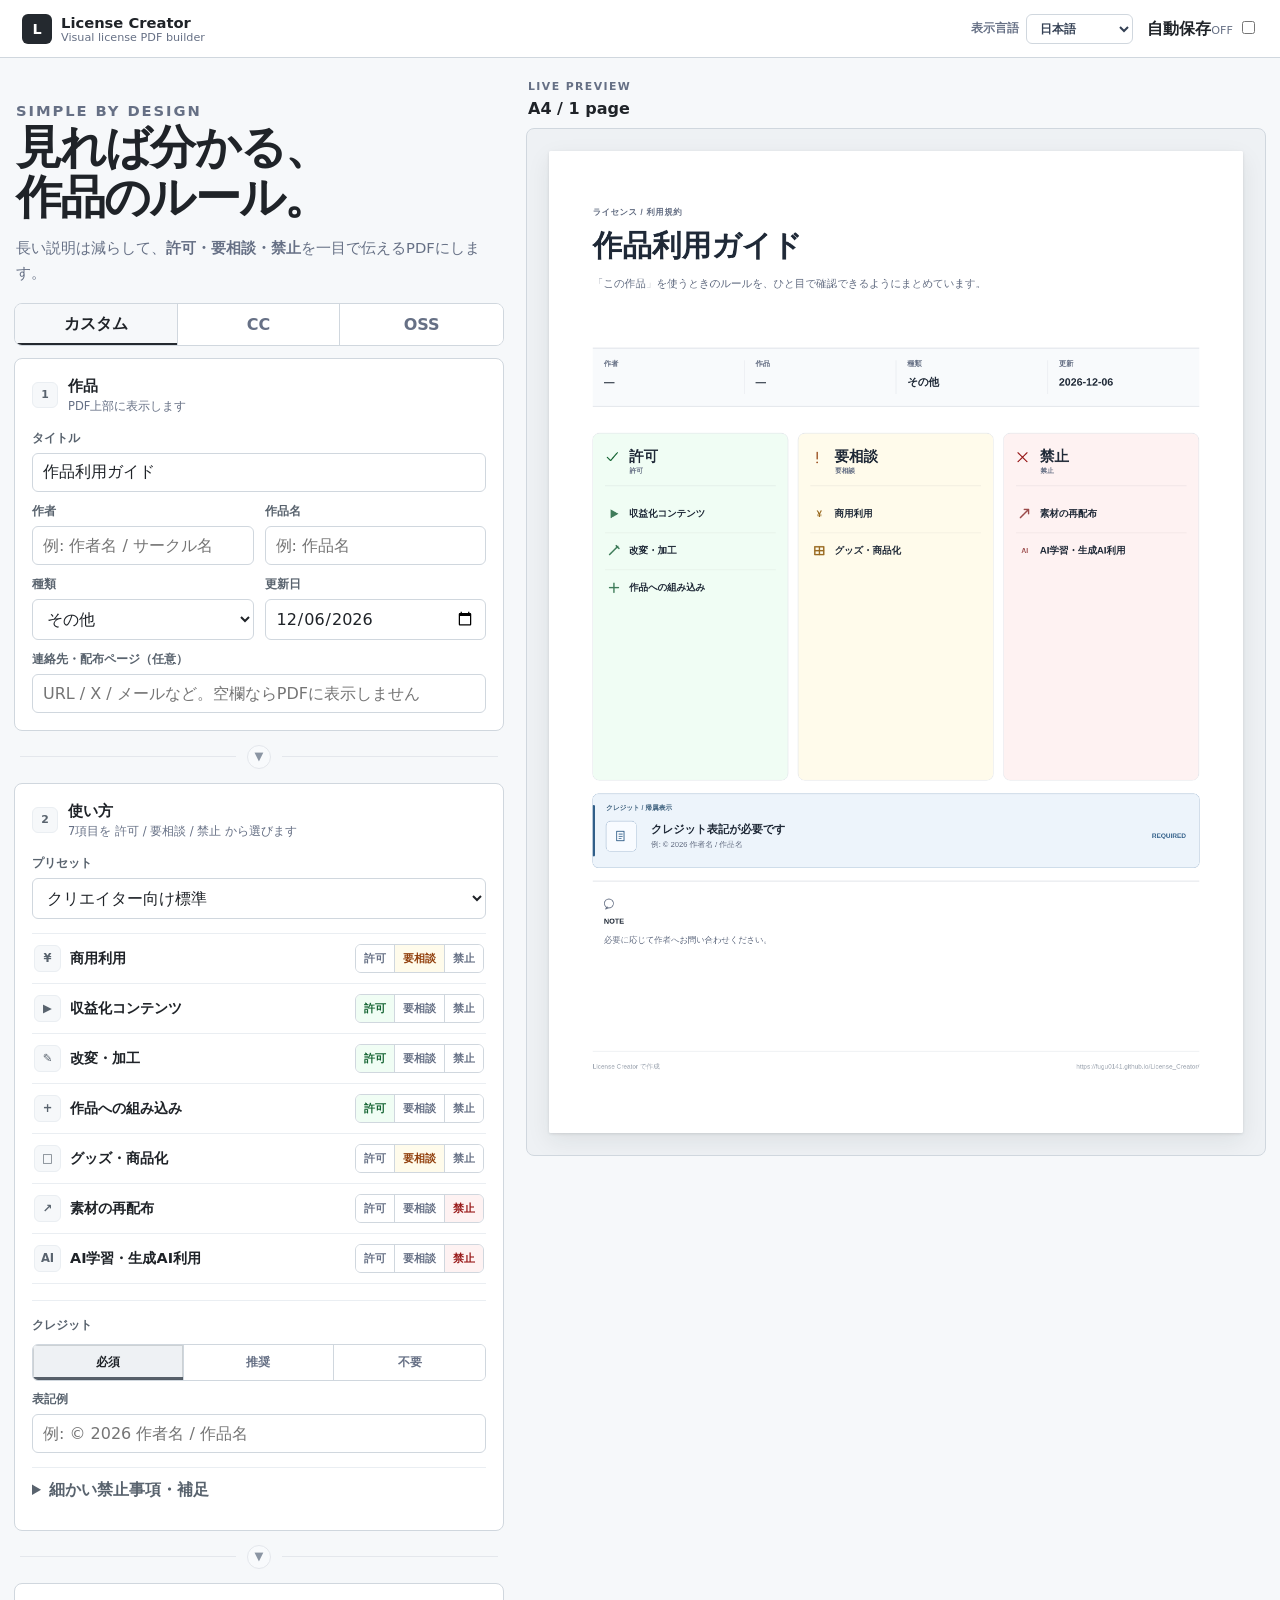
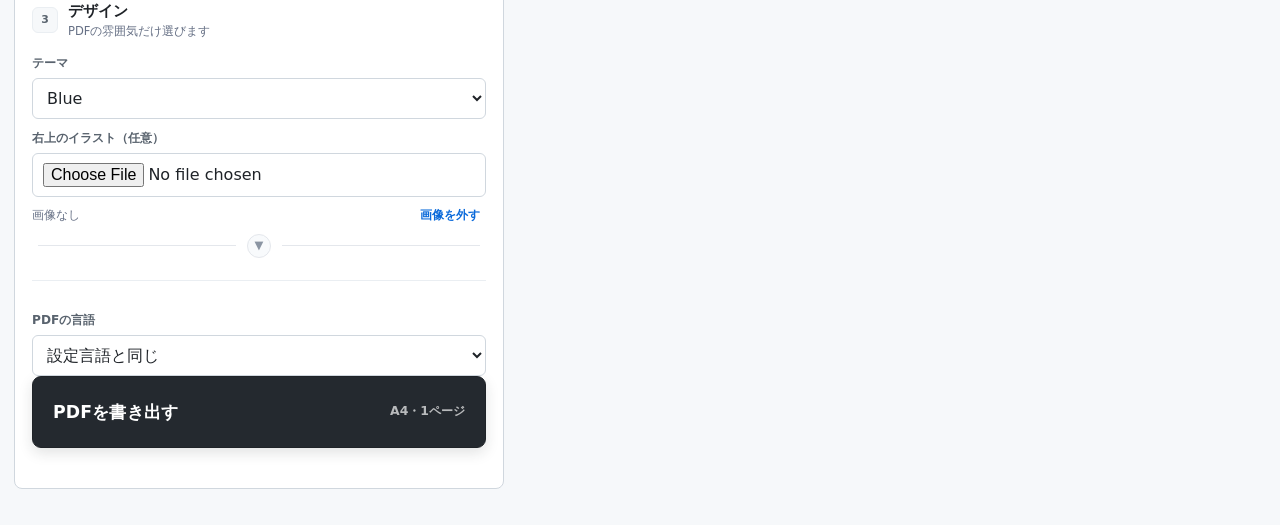
==== index.html @ 76fc33db "Load final i18n compatibility pass" ====
<!doctype html>
<html lang="ja">
<head>
  <meta charset="utf-8">
  <meta name="viewport" content="width=device-width, initial-scale=1">
  <meta name="application-name" content="License Creator">
  <meta name="description" content="創作物・CC・OSS向けの、見れば分かる1ページライセンスPDFを作成できるアプリです。">
  <meta name="theme-color" content="#f6f8fa">
  <meta name="robots" content="index,follow">
  <link rel="canonical" href="https://fugu0141.github.io/License_Creator/">

  <meta property="og:type" content="website">
  <meta property="og:site_name" content="License Creator">
  <meta property="og:locale" content="ja_JP">
  <meta property="og:title" content="License Creator">
  <meta property="og:description" content="創作物・CC・OSS向けの、見れば分かる1ページライセンスPDFを作成できるアプリです。">
  <meta property="og:url" content="https://fugu0141.github.io/License_Creator/">
  <meta property="og:image" content="https://fugu0141.github.io/License_Creator/images/Top.png">
  <meta property="og:image:secure_url" content="https://fugu0141.github.io/License_Creator/images/Top.png">
  <meta property="og:image:type" content="image/png">
  <meta property="og:image:width" content="1200">
  <meta property="og:image:height" content="630">
  <meta property="og:image:alt" content="License Creator — 見れば分かる、作品のルール。">

  <meta name="twitter:card" content="summary_large_image">
  <meta name="twitter:title" content="License Creator">
  <meta name="twitter:description" content="創作物・CC・OSS向けの、見れば分かる1ページライセンスPDFを作成できるアプリです。">
  <meta name="twitter:image" content="https://fugu0141.github.io/License_Creator/images/Top.png">
  <meta name="twitter:image:alt" content="License Creator — 見れば分かる、作品のルール。">

  <title>License Creator</title>
  <link rel="stylesheet" href="style.css?v=20260815-1929">
  <link rel="stylesheet" href="download-cta.css?v=20260815-0827">
  <link rel="stylesheet" href="i18n.css?v=20260822-1449">
</head>
<body>
  <header class="topbar">
    <a class="brand" href="#"><span class="brand-mark">L</span><span><strong>License Creator</strong><small>Visual license PDF builder</small></span></a>
    <div class="topbar-actions">
      <label class="ui-language-control" for="uiLanguageSelect">
        <span id="uiLanguageLabel">表示言語</span>
        <select id="uiLanguageSelect" aria-label="表示言語">
          <option value="ja">日本語</option>
          <option value="en">English</option>
          <option value="zh-CN">简体中文</option>
          <option value="ko">한국어</option>
        </select>
      </label>
      <label class="autosave-control" for="autosaveToggle" title="ONにすると、このブラウザに入力内容を保存します">
        <span class="autosave-copy"><strong>自動保存</strong><small id="saveStatus">OFF</small></span>
        <input id="autosaveToggle" type="checkbox" role="switch" aria-label="自動保存">
        <span class="autosave-switch" aria-hidden="true"></span>
      </label>
    </div>
  </header>

  <main class="layout">
    <aside class="editor">
      <div class="intro">
        <p class="eyebrow">SIMPLE BY DESIGN</p>
        <h1>見れば分かる、<br>作品のルール。</h1>
        <p>長い説明は減らして、<b>許可・要相談・禁止</b>を一目で伝えるPDFにします。</p>
      </div>

      <nav class="mode-tabs" aria-label="ライセンス形式">
        <button type="button" class="mode-tab active" data-mode="custom">カスタム</button>
        <button type="button" class="mode-tab" data-mode="cc">CC</button>
        <button type="button" class="mode-tab" data-mode="software">OSS</button>
      </nav>

      <section class="card">
        <div class="card-head"><span>1</span><div><strong>作品</strong><small>PDF上部に表示します</small></div></div>
        <div class="form-grid">
          <label class="field wide"><span>タイトル</span><input id="titleInput" type="text"></label>
          <label class="field"><span>作者</span><input id="creatorInput" type="text"></label>
          <label class="field"><span>作品名</span><input id="workNameInput" type="text"></label>
          <label class="field"><span>種類</span><select id="workTypeSelect"></select></label>
          <label class="field"><span>更新日</span><input id="updatedAtInput" type="date"></label>
          <label class="field wide"><span>連絡先・配布ページ（任意）</span><input id="contactInput" type="text" placeholder="URL / X / メールなど。空欄ならPDFに表示しません"></label>
        </div>
      </section>

      <section id="customSection" class="card">
        <div class="card-head"><span>2</span><div><strong>使い方</strong><small>7項目を 許可 / 要相談 / 禁止 から選びます</small></div></div>
        <label class="field"><span>プリセット</span><select id="presetSelect"></select></label>
        <div id="policyMatrix" class="policy-list"></div>

        <div class="mini-block">
          <span class="mini-title">クレジット</span>
          <div class="segmented" data-segment="credit">
            <button type="button" data-value="required">必須</button>
            <button type="button" data-value="recommended">推奨</button>
            <button type="button" data-value="none">不要</button>
          </div>
          <label class="field"><span>表記例</span><input id="creditTextInput" type="text"></label>
        </div>

        <details class="details-box">
          <summary>細かい禁止事項・補足</summary>
          <div class="details-body">
            <div class="check-grid">
              <label><input id="restrictionAdult" type="checkbox">成人向け</label>
              <label><input id="restrictionPolitical" type="checkbox">政治・宗教</label>
              <label><input id="restrictionNft" type="checkbox">NFT</label>
              <label><input id="restrictionHarmful" type="checkbox">違法・中傷</label>
              <label><input id="restrictionImpersonation" type="checkbox">公式を装う利用</label>
            </div>
            <label class="field"><span>補足</span><textarea id="notesInput" rows="4"></textarea></label>
          </div>
        </details>
      </section>

      <section id="ccSection" class="card" hidden>
        <div class="card-head"><span>2</span><div><strong>Creative Commons</strong><small>公式ライセンスを選択</small></div></div>
        <label class="field"><span>ライセンス</span><select id="ccLicenseSelect"></select></label>
        <div id="ccResultCard" class="result-card"></div>
      </section>

      <section id="softwareSection" class="card" hidden>
        <div class="card-head"><span>2</span><div><strong>OSSライセンス</strong><small>代表的なものから選択</small></div></div>
        <label class="field"><span>ライセンス</span><select id="softwareLicenseSelect"></select></label>
        <div id="softwareResultCard" class="result-card"></div>
        <label class="field"><span>適用範囲（任意）</span><textarea id="softwareScopeInput" rows="3" placeholder="例: ソースコードに適用"></textarea></label>
      </section>

      <section class="card">
        <div class="card-head"><span>3</span><div><strong>デザイン</strong><small>PDFの雰囲気だけ選びます</small></div></div>
        <div class="form-grid">
          <label class="field wide"><span>テーマ</span><select id="themeSelect"><option value="blue">Blue</option><option value="mint">Mint</option><option value="lavender">Lavender</option><option value="warm">Warm</option></select></label>
          <input id="accentInput" type="hidden" value="#5b7fb7">
          <label class="field wide"><span>右上のイラスト（任意）</span><input id="imageInput" type="file" accept="image/png,image/jpeg,image/webp"></label>
        </div>
        <div class="image-actions"><span id="imageLabel">画像なし</span><button id="resetImageButton" type="button">画像を外す</button></div>
        <div class="download-area">
          <label class="export-language-field" for="pdfLanguageSelect">
            <span id="pdfLanguageLabel">PDFの言語</span>
            <select id="pdfLanguageSelect">
              <option value="same">設定言語と同じ</option>
              <option value="ja">日本語</option>
              <option value="en">English</option>
              <option value="zh-CN">简体中文</option>
              <option value="ko">한국어</option>
            </select>
          </label>
          <button id="downloadPdfButton" class="download" type="button"><strong>PDFを書き出す</strong><small>A4・1ページ</small></button>
          <p id="statusMessage" role="status" aria-live="polite"></p>
        </div>
      </section>
    </aside>

    <section class="preview">
      <div class="preview-head"><div><p class="eyebrow">LIVE PREVIEW</p><strong>A4 / 1 page</strong></div></div>
      <div class="canvas-wrap"><canvas id="previewCanvas" width="1240" height="1754"></canvas></div>
    </section>
  </main>

  <script src="presets.js?v=20260815-0827"></script>
  <script src="local-date.js?v=20260815-1935"></script>
  <script src="https://cdn.jsdelivr.net/npm/jspdf@4.2.1/dist/jspdf.umd.min.js"></script>
  <script src="app.js?v=20260815-1929" defer></script>
  <script src="enhancements.js?v=20260815-0827" defer></script>
  <script src="cc-official.js?v=20260815-0827" defer></script>
  <script src="design-v2.js?v=20260815-0827" defer></script>
  <script src="ui-fix.js?v=20260815-0827" defer></script>
  <script src="layout-v3.js?v=20260815-0827" defer></script>
  <script src="credit-copy-fix.js?v=20260815-0827" defer></script>
  <script src="oss-polish.js?v=20260815-0827" defer></script>
  <script src="custom-panel-auto.js?v=20260815-0827" defer></script>
  <script src="credit-tone.js?v=20260815-0827" defer></script>
  <script src="credit-strip-final.js?v=20260815-0827" defer></script>
  <script src="header-polish.js?v=20260815-0827" defer></script>
  <script src="page-balance.js?v=20260815-0827" defer></script>
  <script src="image-editor.js?v=20260815-0827" defer></script>
  <script src="public-defaults-ui.js?v=20260815-0827" defer></script>
  <script src="editor-restore-fix.js?v=20260815-0827" defer></script>
  <script src="cc-note-append.js?v=20260815-2007" defer></script>
  <script src="i18n.js?v=20260822-1449" defer></script>
  <script src="i18n-final.js?v=20260822-1449" defer></script>
</body>
</html>
---- style.css ----
:root{color-scheme:light;--bg:#f6f8fa;--panel:#fff;--ink:#1f2328;--muted:#667085;--line:#d0d7de;--line-soft:#eaeef2;--accent:#5b7fb7;--allow-bg:#f0fdf4;--allow:#166534;--ask-bg:#fffbeb;--ask:#92400e;--deny-bg:#fef2f2;--deny:#991b1b}
*{box-sizing:border-box}html{scroll-behavior:smooth}body{margin:0;font-family:Inter,"Noto Sans JP","Yu Gothic",Meiryo,system-ui,sans-serif;background:var(--bg);color:var(--ink)}button,input,select,textarea{font:inherit}button{cursor:pointer}.topbar{height:58px;display:flex;align-items:center;justify-content:space-between;padding:0 22px;background:#fff;border-bottom:1px solid var(--line);position:sticky;top:0;z-index:20}.brand{display:flex;align-items:center;gap:9px;color:inherit;text-decoration:none}.brand-mark{width:30px;height:30px;display:grid;place-items:center;border-radius:6px;background:#24292f;color:#fff;font-weight:800;font-size:.9rem}.brand strong,.brand small{display:block}.brand strong{font-size:.92rem}.brand small,#saveStatus{color:var(--muted);font-size:.7rem}.layout{width:min(1520px,calc(100% - 28px));margin:18px auto 36px;display:grid;grid-template-columns:minmax(360px,490px) minmax(0,1fr);gap:22px;align-items:start}.editor{display:grid;gap:12px}.intro{padding:10px 2px 6px}.eyebrow{margin:0 0 6px;color:#667085;font-size:.68rem;font-weight:700;letter-spacing:.13em}.intro h1{font-size:clamp(1.9rem,3.6vw,3rem);line-height:1.08;letter-spacing:-.04em;margin:0;font-weight:760}.intro p{color:var(--muted);line-height:1.7;margin:12px 0 0;font-size:.92rem}.mode-tabs{display:grid;grid-template-columns:repeat(3,1fr);border:1px solid var(--line);border-radius:8px;overflow:hidden;background:#fff}.mode-tab{border:0;border-right:1px solid var(--line);border-radius:0;padding:10px 9px;background:#fff;color:#667085;font-weight:650}.mode-tab:last-child{border-right:0}.mode-tab.active{background:#f6f8fa;color:#1f2328;box-shadow:inset 0 -2px 0 #24292f}.card{background:var(--panel);border:1px solid var(--line);border-radius:8px;padding:17px;box-shadow:none}.card-head{display:flex;gap:10px;align-items:center;margin-bottom:16px}.card-head>span{width:26px;height:26px;border-radius:6px;display:grid;place-items:center;background:#f6f8fa;border:1px solid var(--line-soft);color:#59636e;font-size:.68rem;font-weight:750}.card-head strong,.card-head small{display:block}.card-head strong{font-size:.95rem}.card-head small{color:var(--muted);margin-top:2px;font-size:.72rem}.form-grid{display:grid;grid-template-columns:1fr 1fr;gap:11px}.wide{grid-column:1/-1}.field{display:grid;gap:6px}.field>span,.mini-title{font-size:.76rem;font-weight:650;color:#59636e}.field input,.field select,.field textarea{width:100%;border:1px solid var(--line);border-radius:6px;padding:9px 10px;background:#fff;color:var(--ink);outline:none}.field input:focus,.field select:focus,.field textarea:focus{border-color:#7a9ac4;box-shadow:0 0 0 3px rgba(91,127,183,.10)}.policy-list{display:grid;margin-top:14px;border-top:1px solid var(--line-soft)}.policy-row{display:grid;grid-template-columns:minmax(0,1fr) auto;gap:10px;align-items:center;padding:10px 2px;border-bottom:1px solid var(--line-soft)}.policy-name{display:flex;align-items:center;gap:9px;font-weight:650;font-size:.9rem}.policy-icon{width:27px;height:27px;border-radius:6px;background:#f6f8fa;border:1px solid var(--line-soft);color:#59636e;display:grid;place-items:center;font-size:.72rem}.policy-options{display:flex;border:1px solid var(--line);border-radius:6px;overflow:hidden}.policy-options button{border:0;border-right:1px solid var(--line);border-radius:0;background:#fff;color:#667085;padding:6px 8px;font-size:.69rem;font-weight:650}.policy-options button:last-child{border-right:0}.policy-options button.active[data-value="allow"]{background:var(--allow-bg);color:var(--allow)}.policy-options button.active[data-value="ask"]{background:var(--ask-bg);color:var(--ask)}.policy-options button.active[data-value="deny"]{background:var(--deny-bg);color:var(--deny)}.mini-block{display:grid;gap:10px;border-top:1px solid var(--line-soft);margin-top:16px;padding-top:16px}.segmented{display:grid;grid-template-columns:repeat(3,1fr);border:1px solid var(--line);border-radius:6px;overflow:hidden;background:#fff}.segmented button{position:relative;border:0;border-right:1px solid var(--line);border-radius:0;background:#fff;padding:9px 7px;color:#667085;font-size:.76rem;font-weight:650;transition:background .15s ease,color .15s ease,box-shadow .15s ease}.segmented button:last-child{border-right:0}.segmented button:hover{background:#f8f9fa;color:#344054}.segmented button.active{background:#eef1f4;color:#1f2328;font-weight:750;box-shadow:inset 0 -3px 0 #57606a,inset 0 0 0 1px rgba(87,96,106,.12)}.segmented button.active::after{content:"";position:absolute;inset:0;pointer-events:none;box-shadow:inset 0 0 0 1px rgba(31,35,40,.08)}.details-box{margin-top:14px;border-top:1px solid var(--line-soft)}.details-box summary{padding:12px 0;font-weight:650;cursor:pointer;color:#59636e}.details-body{padding:0 0 4px;display:grid;gap:13px}.check-grid{display:grid;grid-template-columns:1fr 1fr;gap:7px}.check-grid label{font-size:.78rem;color:#59636e}.result-card{margin-top:12px;border:1px solid var(--line);background:#f6f8fa;border-radius:7px;padding:12px}.result-card strong{display:block;margin-bottom:5px}.result-card p{color:var(--muted);margin:0;font-size:.8rem;line-height:1.55}.image-actions{display:flex;align-items:center;justify-content:space-between;gap:10px;margin:10px 0;color:var(--muted);font-size:.73rem}.image-actions button{border:0;background:none;color:#0969da;font-weight:650}.download{width:100%;border:1px solid #1f2328;border-radius:7px;padding:12px 14px;background:#24292f;color:#fff;display:flex;align-items:center;justify-content:space-between;margin-top:13px}.download strong,.download small{display:block}.download small{opacity:.7}.download:disabled{opacity:.55}#statusMessage{min-height:1.2em;margin:8px 0 0;color:var(--muted);font-size:.75rem}.preview{position:sticky;top:76px}.preview-head{display:flex;justify-content:space-between;align-items:center;padding:4px 2px 10px}.canvas-wrap{background:#eef1f4;border:1px solid var(--line);border-radius:8px;padding:22px;min-height:640px;display:grid;place-items:center;overflow:auto}.canvas-wrap canvas{width:min(100%,760px);height:auto;border-radius:2px;box-shadow:0 1px 3px rgba(31,35,40,.12),0 8px 24px rgba(31,35,40,.08);background:#fff}@media(max-width:1000px){.layout{grid-template-columns:1fr}.preview{position:static}.canvas-wrap{padding:12px}}@media(max-width:560px){.layout{width:min(100% - 14px,1520px)}.topbar{padding:0 12px}.form-grid,.check-grid{grid-template-columns:1fr}.wide{grid-column:auto}.policy-row{grid-template-columns:1fr}.policy-options{display:grid;grid-template-columns:repeat(3,1fr)}}
---- download-cta.css ----
.download-area{
  margin-top:22px;
  padding-top:18px;
  border-top:1px solid var(--line-soft);
}

.download-area .download{
  min-height:72px;
  margin-top:0;
  padding:16px 20px;
  border:1px solid #1f2328;
  border-radius:9px;
  background:#24292f;
  color:#fff;
  box-shadow:0 5px 14px rgba(31,35,40,.13);
  transition:background .15s ease,box-shadow .15s ease,transform .12s ease,border-color .15s ease;
}

.download-area .download:hover:not(:disabled){
  background:#1f2328;
  border-color:#161b22;
  box-shadow:0 8px 20px rgba(31,35,40,.17);
}

.download-area .download:focus-visible{
  outline:3px solid rgba(9,105,218,.25);
  outline-offset:3px;
}

.download-area .download:active:not(:disabled){
  transform:translateY(1px);
  box-shadow:0 3px 9px rgba(31,35,40,.14);
}

.download-area .download strong{
  font-size:1.08rem;
  font-weight:780;
  letter-spacing:.01em;
}

.download-area .download small{
  font-size:.78rem;
  font-weight:600;
  opacity:.68;
}

.download-area #statusMessage{
  margin:9px 2px 0;
}
---- i18n.css ----
.topbar-actions{display:flex;align-items:center;gap:14px}.ui-language-control{display:flex;align-items:center;gap:7px;color:#667085;font-size:.72rem;font-weight:650}.ui-language-control select{border:1px solid #d0d7de;border-radius:6px;background:#fff;color:#344054;padding:6px 28px 6px 9px;font-size:.72rem;outline:none}.ui-language-control select:focus{border-color:#7a9ac4;box-shadow:0 0 0 3px rgba(91,127,183,.10)}.export-language-field{display:grid;gap:6px;margin-top:13px}.export-language-field>span{font-size:.76rem;font-weight:650;color:#59636e}.export-language-field select{width:100%;border:1px solid #d0d7de;border-radius:6px;padding:9px 10px;background:#fff;color:#1f2328;outline:none}.export-language-field select:focus{border-color:#7a9ac4;box-shadow:0 0 0 3px rgba(91,127,183,.10)}@media(max-width:640px){.topbar{height:auto;min-height:58px;gap:10px;flex-wrap:wrap;padding-top:8px;padding-bottom:8px}.topbar-actions{margin-left:auto;gap:9px}.ui-language-control>span{display:none}.ui-language-control select{max-width:112px}.autosave-copy strong{font-size:.72rem}}
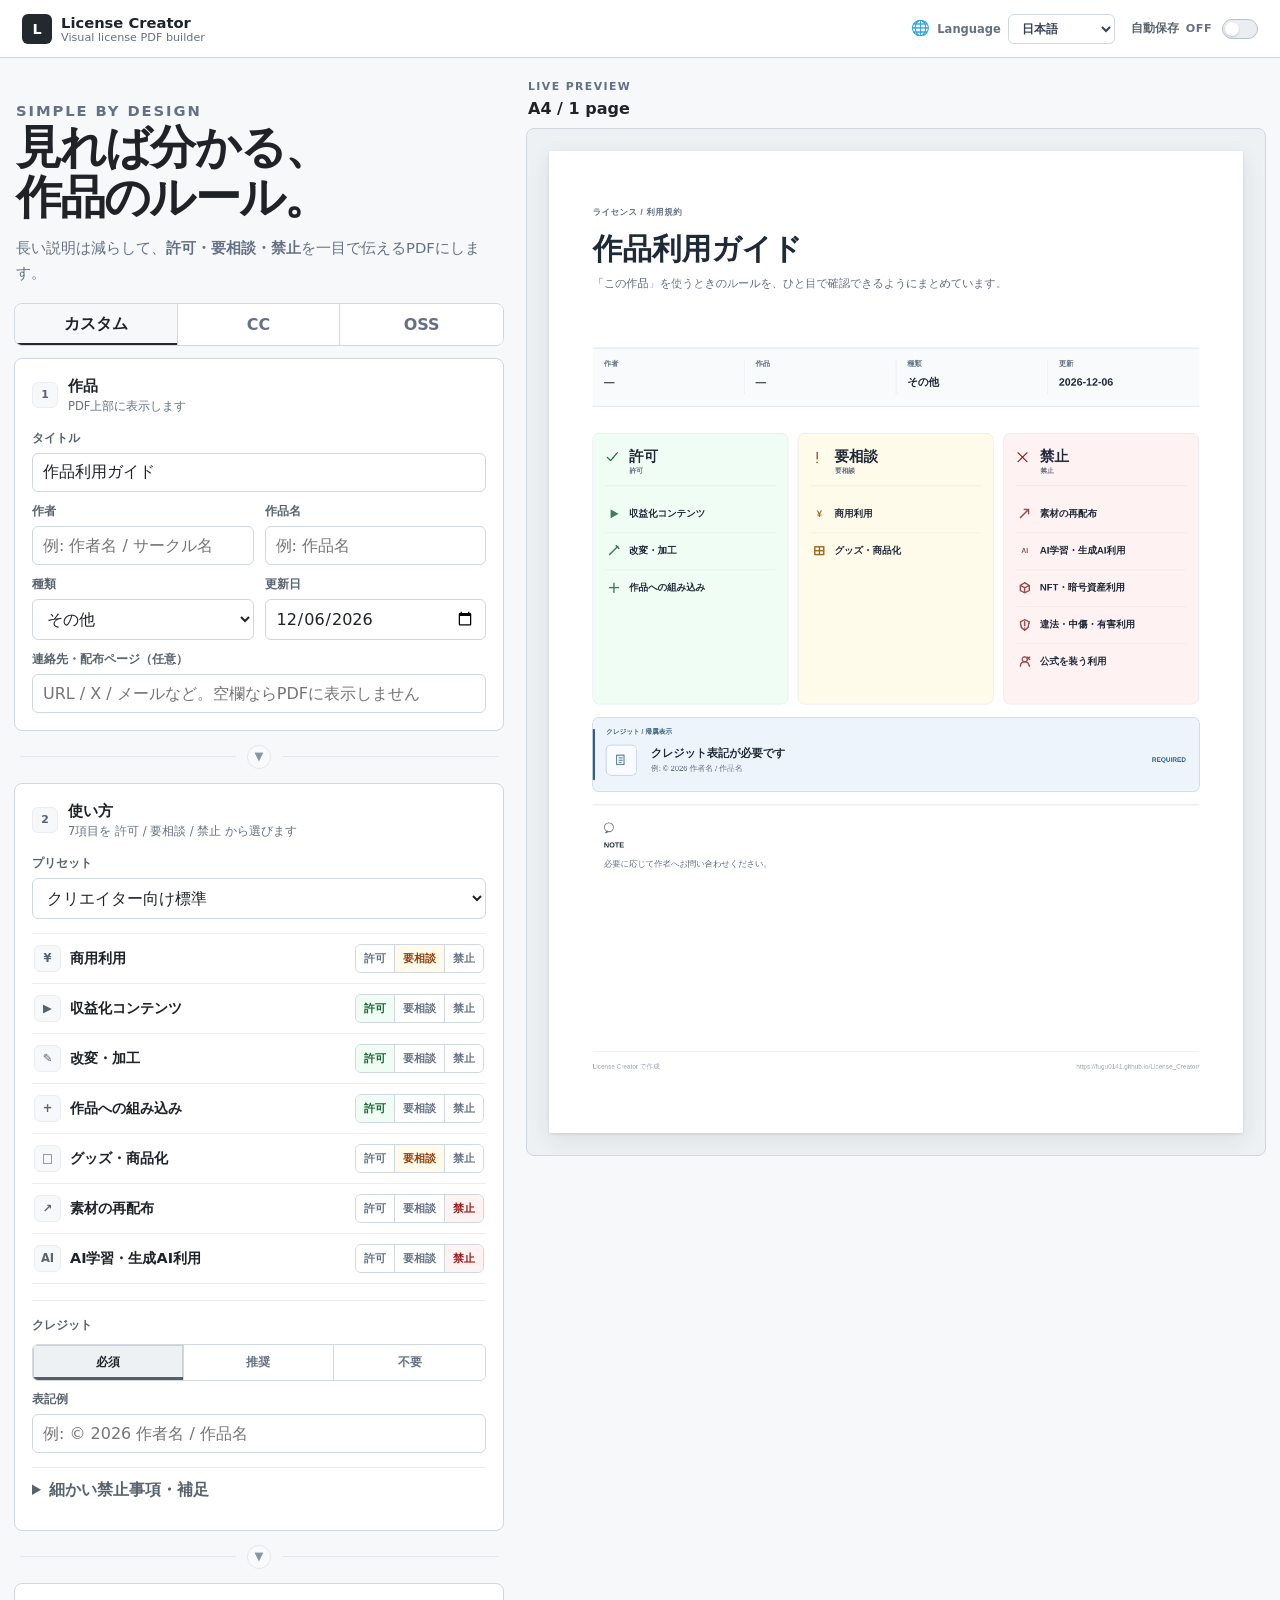
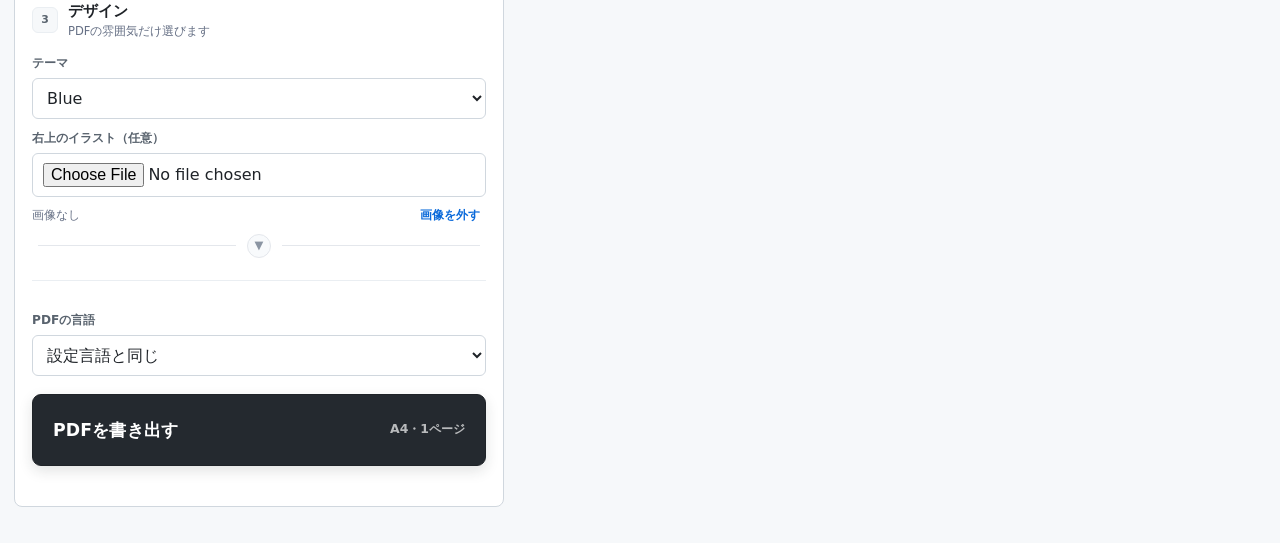
==== commit 435b8d2e: "Load autosave toggle styles and polish language label" ====
--- a/index.html
+++ b/index.html
@@ -31,14 +31,15 @@
   <title>License Creator</title>
   <link rel="stylesheet" href="style.css?v=20260815-1929">
   <link rel="stylesheet" href="download-cta.css?v=20260815-0827">
-  <link rel="stylesheet" href="i18n.css?v=20260822-1449">
+  <link rel="stylesheet" href="autosave-toggle.css?v=20260822-1511">
+  <link rel="stylesheet" href="i18n.css?v=20260822-1511">
 </head>
 <body>
   <header class="topbar">
     <a class="brand" href="#"><span class="brand-mark">L</span><span><strong>License Creator</strong><small>Visual license PDF builder</small></span></a>
     <div class="topbar-actions">
       <label class="ui-language-control" for="uiLanguageSelect">
-        <span id="uiLanguageLabel">表示言語</span>
+        <span id="uiLanguageLabel">Language</span>
         <select id="uiLanguageSelect" aria-label="表示言語">
           <option value="ja">日本語</option>
           <option value="en">English</option>
@@ -175,6 +176,6 @@
   <script src="editor-restore-fix.js?v=20260815-0827" defer></script>
   <script src="cc-note-append.js?v=20260815-2007" defer></script>
   <script src="i18n.js?v=20260822-1449" defer></script>
-  <script src="i18n-final.js?v=20260822-1449" defer></script>
+  <script src="i18n-final.js?v=20260822-1511" defer></script>
 </body>
 </html>
--- a/autosave-toggle.css
+++ b/autosave-toggle.css
@@ -0,0 +1 @@
+.autosave-control{display:flex;align-items:center;gap:10px;cursor:pointer;user-select:none}.autosave-copy{display:flex;align-items:baseline;gap:7px;color:#59636e}.autosave-copy strong{font-size:.74rem;font-weight:700}.autosave-copy small{min-width:21px;color:#8c959f;font-size:.64rem;font-weight:750;letter-spacing:.04em}.autosave-control input{position:absolute;opacity:0;pointer-events:none}.autosave-switch{position:relative;width:36px;height:20px;border:1px solid #b9c1ca;border-radius:999px;background:#eaeef2;transition:background .16s ease,border-color .16s ease,box-shadow .16s ease}.autosave-switch::after{content:"";position:absolute;top:2px;left:2px;width:14px;height:14px;border-radius:50%;background:#fff;box-shadow:0 1px 2px rgba(31,35,40,.22);transition:transform .16s ease}.autosave-control input:checked+.autosave-switch{background:#3f6f9f;border-color:#3f6f9f}.autosave-control input:checked+.autosave-switch::after{transform:translateX(16px)}.autosave-control input:focus-visible+.autosave-switch{box-shadow:0 0 0 3px rgba(91,127,183,.18)}.autosave-control:has(input:checked) .autosave-copy small{color:#315f89}@media(max-width:560px){.autosave-copy strong{display:none}.autosave-copy{gap:4px}}
--- a/i18n.css
+++ b/i18n.css
@@ -1 +1 @@
-.topbar-actions{display:flex;align-items:center;gap:14px}.ui-language-control{display:flex;align-items:center;gap:7px;color:#667085;font-size:.72rem;font-weight:650}.ui-language-control select{border:1px solid #d0d7de;border-radius:6px;background:#fff;color:#344054;padding:6px 28px 6px 9px;font-size:.72rem;outline:none}.ui-language-control select:focus{border-color:#7a9ac4;box-shadow:0 0 0 3px rgba(91,127,183,.10)}.export-language-field{display:grid;gap:6px;margin-top:13px}.export-language-field>span{font-size:.76rem;font-weight:650;color:#59636e}.export-language-field select{width:100%;border:1px solid #d0d7de;border-radius:6px;padding:9px 10px;background:#fff;color:#1f2328;outline:none}.export-language-field select:focus{border-color:#7a9ac4;box-shadow:0 0 0 3px rgba(91,127,183,.10)}@media(max-width:640px){.topbar{height:auto;min-height:58px;gap:10px;flex-wrap:wrap;padding-top:8px;padding-bottom:8px}.topbar-actions{margin-left:auto;gap:9px}.ui-language-control>span{display:none}.ui-language-control select{max-width:112px}.autosave-copy strong{font-size:.72rem}}+.topbar-actions{display:flex;align-items:center;gap:16px}.ui-language-control{display:flex;align-items:center;gap:7px;color:#667085;font-size:.72rem;font-weight:650;white-space:nowrap}.ui-language-control::before{content:"🌐";font-size:.94rem;line-height:1;filter:saturate(.75)}.ui-language-control select{border:1px solid #d0d7de;border-radius:6px;background:#fff;color:#344054;padding:6px 28px 6px 9px;font-size:.72rem;outline:none}.ui-language-control select:focus{border-color:#7a9ac4;box-shadow:0 0 0 3px rgba(91,127,183,.10)}.topbar-actions .autosave-control{flex:0 0 auto}.topbar-actions .autosave-switch{flex:0 0 36px;box-sizing:border-box}.export-language-field{display:grid;gap:6px;margin:13px 0 18px}.export-language-field>span{font-size:.76rem;font-weight:650;color:#59636e}.export-language-field select{width:100%;border:1px solid #d0d7de;border-radius:6px;padding:9px 10px;background:#fff;color:#1f2328;outline:none}.export-language-field select:focus{border-color:#7a9ac4;box-shadow:0 0 0 3px rgba(91,127,183,.10)}@media(max-width:640px){.topbar{height:auto;min-height:58px;gap:10px;flex-wrap:wrap;padding-top:8px;padding-bottom:8px}.topbar-actions{margin-left:auto;gap:10px}.ui-language-control>span{display:none}.ui-language-control{gap:5px}.ui-language-control select{max-width:112px}.autosave-copy strong{font-size:.72rem}}
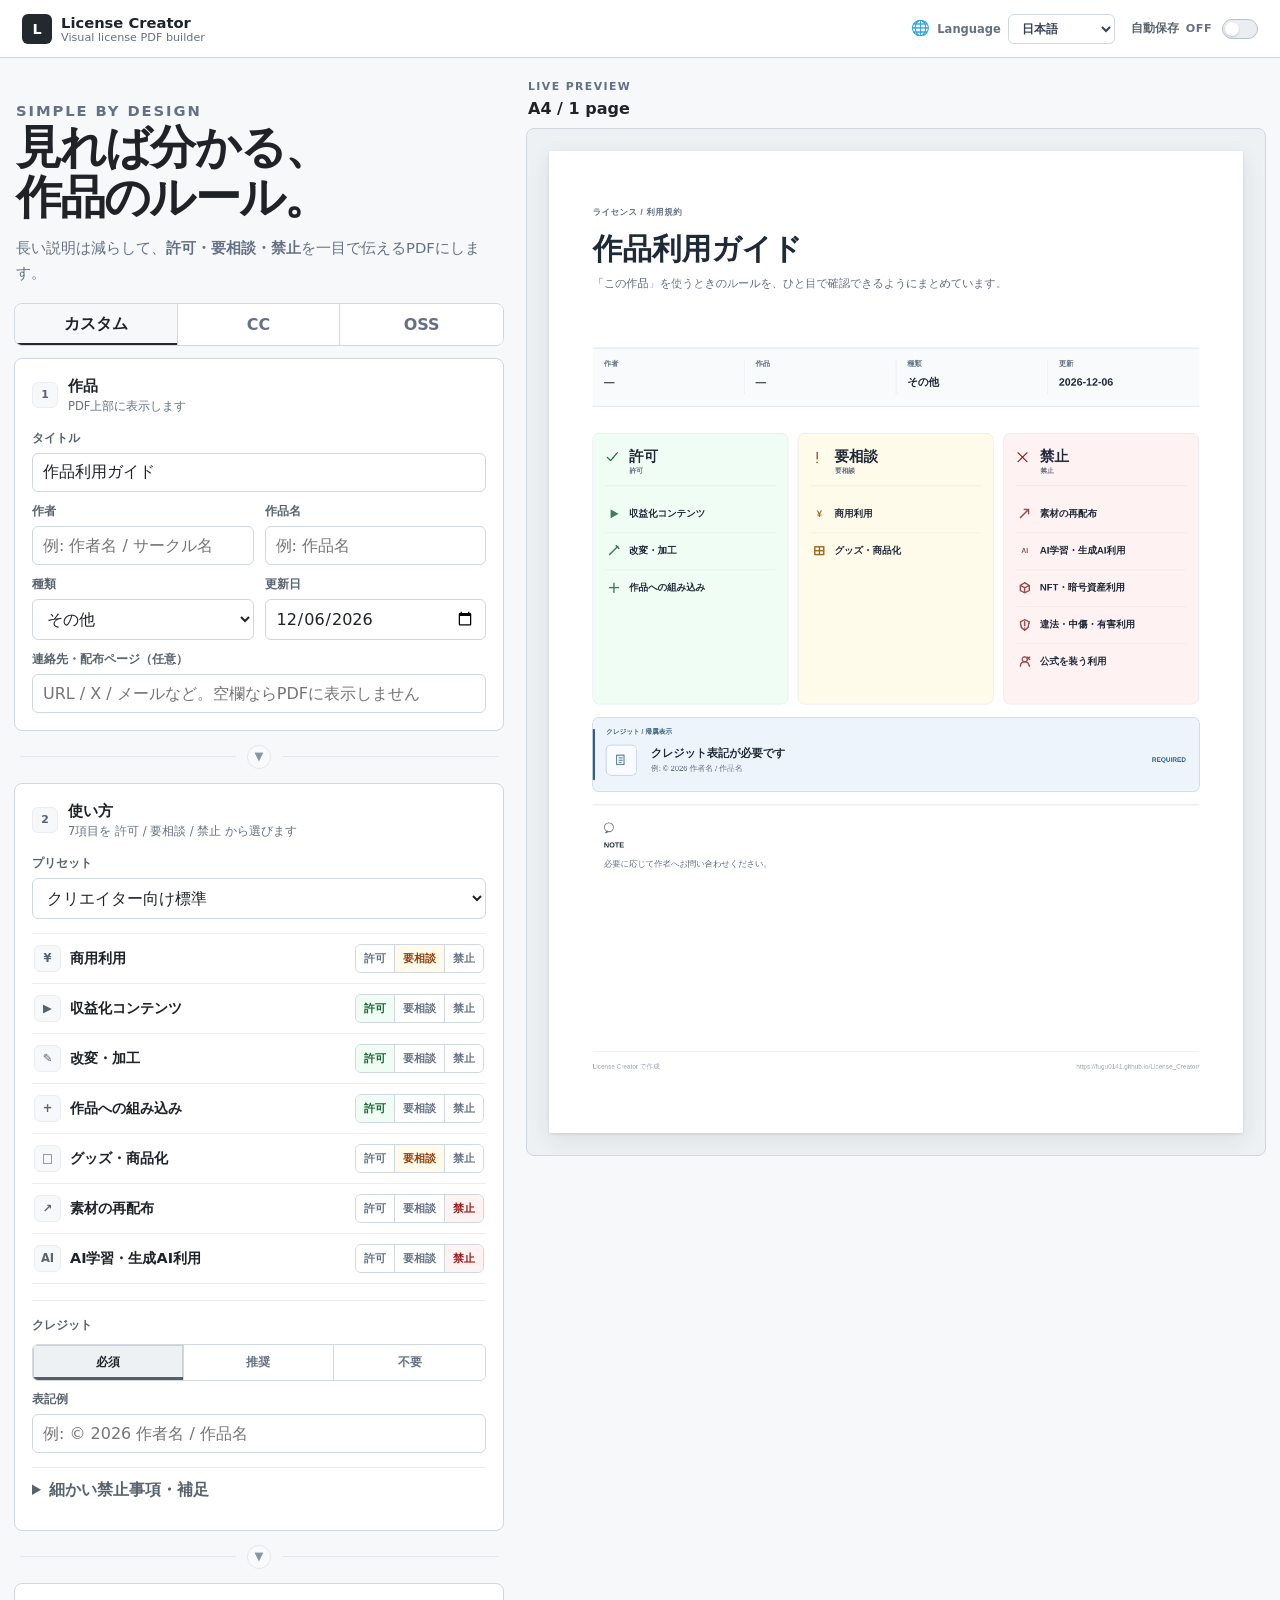
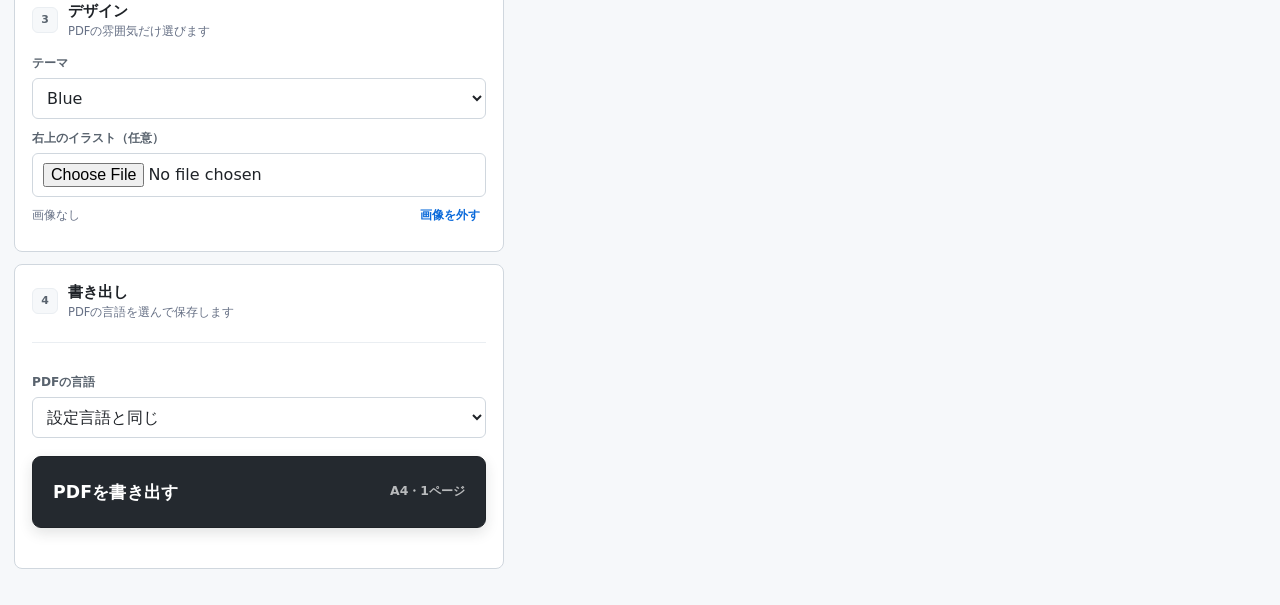
==== commit 13dadd84: "Separate PDF export into step 4" ====
--- a/index.html
+++ b/index.html
@@ -32,7 +32,7 @@
   <link rel="stylesheet" href="style.css?v=20260815-1929">
   <link rel="stylesheet" href="download-cta.css?v=20260815-0827">
   <link rel="stylesheet" href="autosave-toggle.css?v=20260822-1511">
-  <link rel="stylesheet" href="i18n.css?v=20260822-1511">
+  <link rel="stylesheet" href="i18n.css?v=20260822-1521">
 </head>
 <body>
   <header class="topbar">
@@ -132,6 +132,10 @@
           <label class="field wide"><span>右上のイラスト（任意）</span><input id="imageInput" type="file" accept="image/png,image/jpeg,image/webp"></label>
         </div>
         <div class="image-actions"><span id="imageLabel">画像なし</span><button id="resetImageButton" type="button">画像を外す</button></div>
+      </section>
+
+      <section id="exportCard" class="card export-card">
+        <div class="card-head"><span>4</span><div><strong id="exportCardTitle">書き出し</strong><small id="exportCardSubtitle">PDFの言語を選んで保存します</small></div></div>
         <div class="download-area">
           <label class="export-language-field" for="pdfLanguageSelect">
             <span id="pdfLanguageLabel">PDFの言語</span>
@@ -176,6 +180,6 @@
   <script src="editor-restore-fix.js?v=20260815-0827" defer></script>
   <script src="cc-note-append.js?v=20260815-2007" defer></script>
   <script src="i18n.js?v=20260822-1449" defer></script>
-  <script src="i18n-final.js?v=20260822-1511" defer></script>
+  <script src="i18n-final.js?v=20260822-1521" defer></script>
 </body>
 </html>
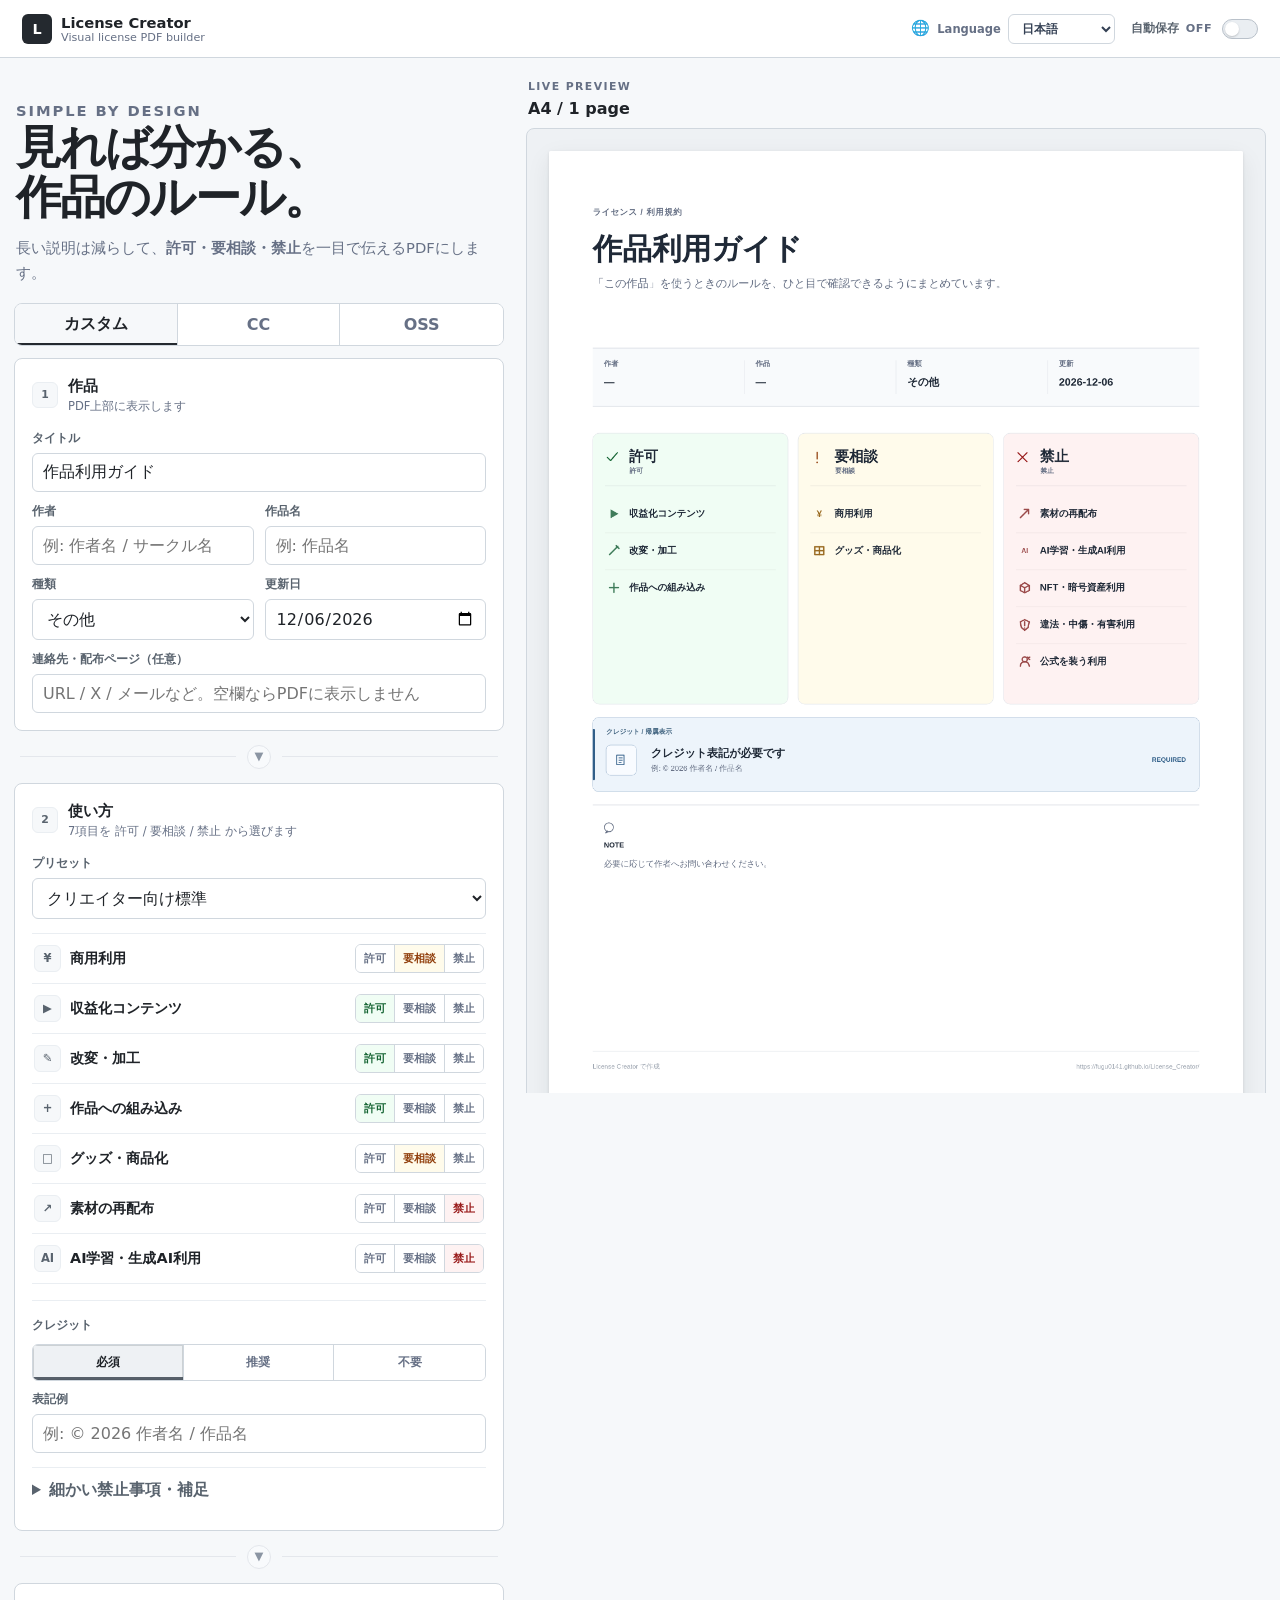
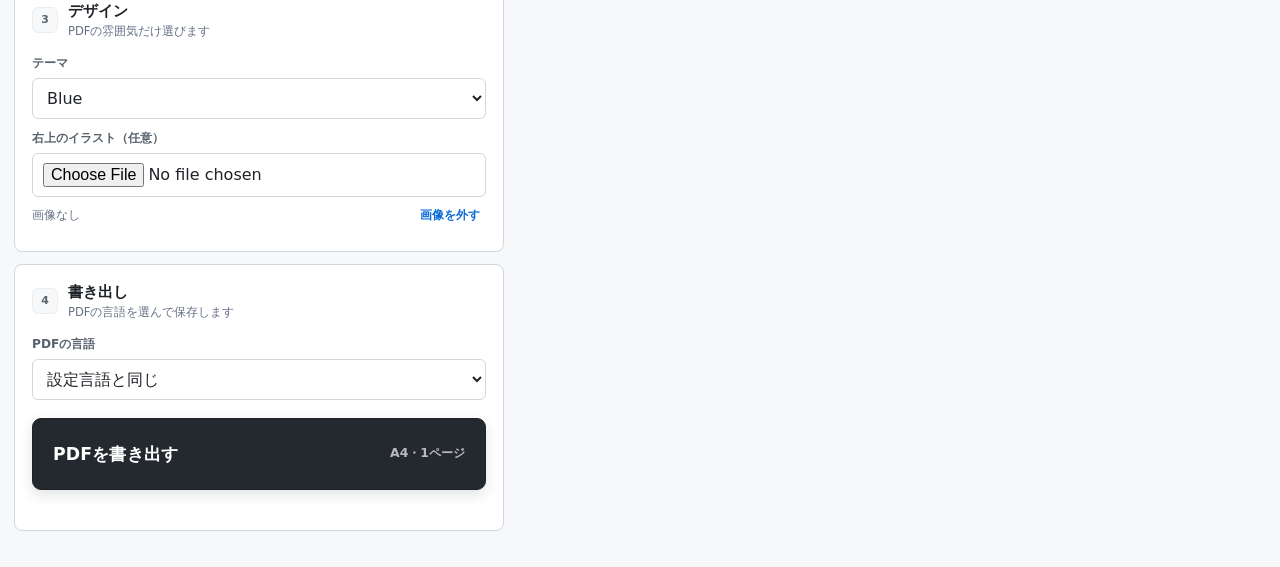
==== commit 699bab8d: "Load localized export step" ====
--- a/index.html
+++ b/index.html
@@ -181,5 +181,6 @@
   <script src="cc-note-append.js?v=20260815-2007" defer></script>
   <script src="i18n.js?v=20260822-1449" defer></script>
   <script src="i18n-final.js?v=20260822-1521" defer></script>
+  <script src="export-step-i18n.js?v=20260822-1521" defer></script>
 </body>
 </html>
--- a/i18n.css
+++ b/i18n.css
@@ -1 +1 @@
-.topbar-actions{display:flex;align-items:center;gap:16px}.ui-language-control{display:flex;align-items:center;gap:7px;color:#667085;font-size:.72rem;font-weight:650;white-space:nowrap}.ui-language-control::before{content:"🌐";font-size:.94rem;line-height:1;filter:saturate(.75)}.ui-language-control select{border:1px solid #d0d7de;border-radius:6px;background:#fff;color:#344054;padding:6px 28px 6px 9px;font-size:.72rem;outline:none}.ui-language-control select:focus{border-color:#7a9ac4;box-shadow:0 0 0 3px rgba(91,127,183,.10)}.topbar-actions .autosave-control{flex:0 0 auto}.topbar-actions .autosave-switch{flex:0 0 36px;box-sizing:border-box}.export-language-field{display:grid;gap:6px;margin:13px 0 18px}.export-language-field>span{font-size:.76rem;font-weight:650;color:#59636e}.export-language-field select{width:100%;border:1px solid #d0d7de;border-radius:6px;padding:9px 10px;background:#fff;color:#1f2328;outline:none}.export-language-field select:focus{border-color:#7a9ac4;box-shadow:0 0 0 3px rgba(91,127,183,.10)}@media(max-width:640px){.topbar{height:auto;min-height:58px;gap:10px;flex-wrap:wrap;padding-top:8px;padding-bottom:8px}.topbar-actions{margin-left:auto;gap:10px}.ui-language-control>span{display:none}.ui-language-control{gap:5px}.ui-language-control select{max-width:112px}.autosave-copy strong{font-size:.72rem}}+.topbar-actions{display:flex;align-items:center;gap:16px}.ui-language-control{display:flex;align-items:center;gap:7px;color:#667085;font-size:.72rem;font-weight:650;white-space:nowrap}.ui-language-control::before{content:"🌐";font-size:.94rem;line-height:1;filter:saturate(.75)}.ui-language-control select{border:1px solid #d0d7de;border-radius:6px;background:#fff;color:#344054;padding:6px 28px 6px 9px;font-size:.72rem;outline:none}.ui-language-control select:focus{border-color:#7a9ac4;box-shadow:0 0 0 3px rgba(91,127,183,.10)}.topbar-actions .autosave-control{flex:0 0 auto}.topbar-actions .autosave-switch{flex:0 0 36px;box-sizing:border-box}.export-card .download-area{margin-top:0;padding-top:0;border-top:0}.export-language-field{display:grid;gap:6px;margin:0 0 18px}.export-language-field>span{font-size:.76rem;font-weight:650;color:#59636e}.export-language-field select{width:100%;border:1px solid #d0d7de;border-radius:6px;padding:9px 10px;background:#fff;color:#1f2328;outline:none}.export-language-field select:focus{border-color:#7a9ac4;box-shadow:0 0 0 3px rgba(91,127,183,.10)}@media(max-width:640px){.topbar{height:auto;min-height:58px;gap:10px;flex-wrap:wrap;padding-top:8px;padding-bottom:8px}.topbar-actions{margin-left:auto;gap:10px}.ui-language-control>span{display:none}.ui-language-control{gap:5px}.ui-language-control select{max-width:112px}.autosave-copy strong{font-size:.72rem}}
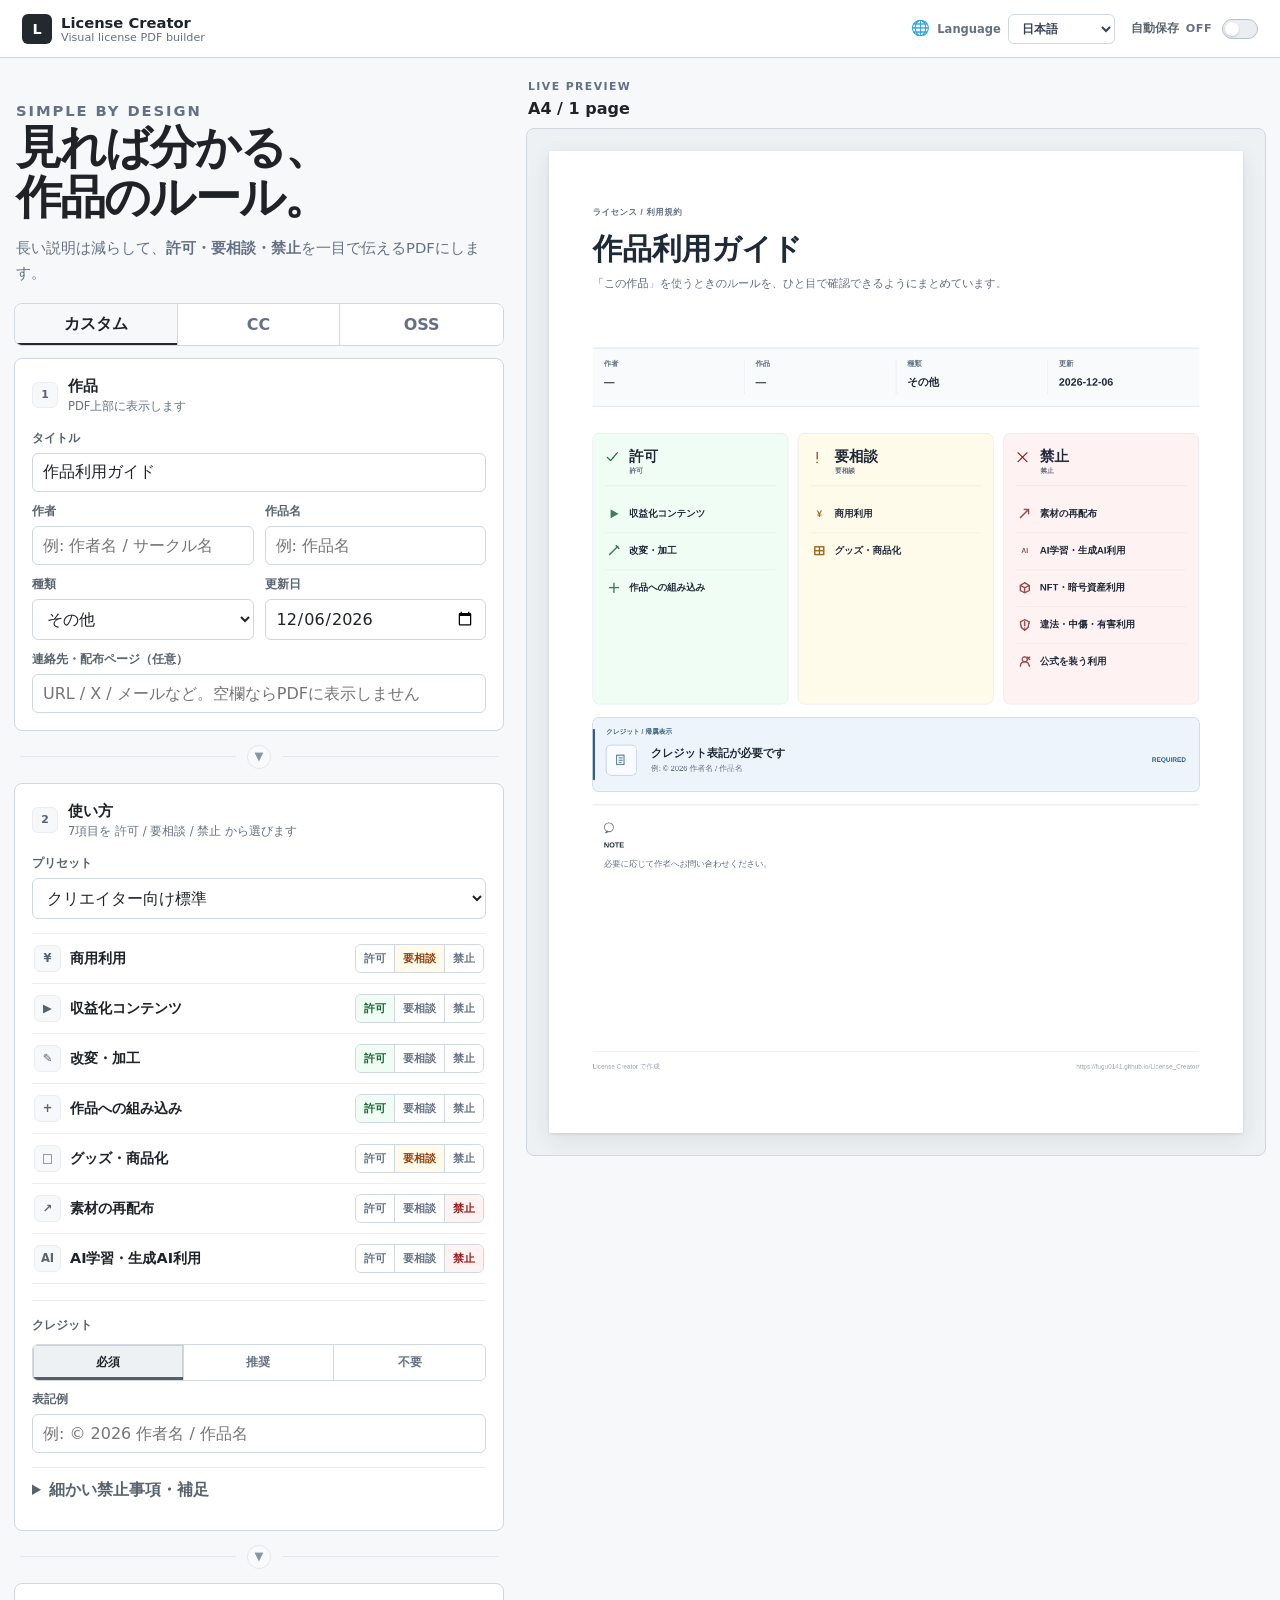
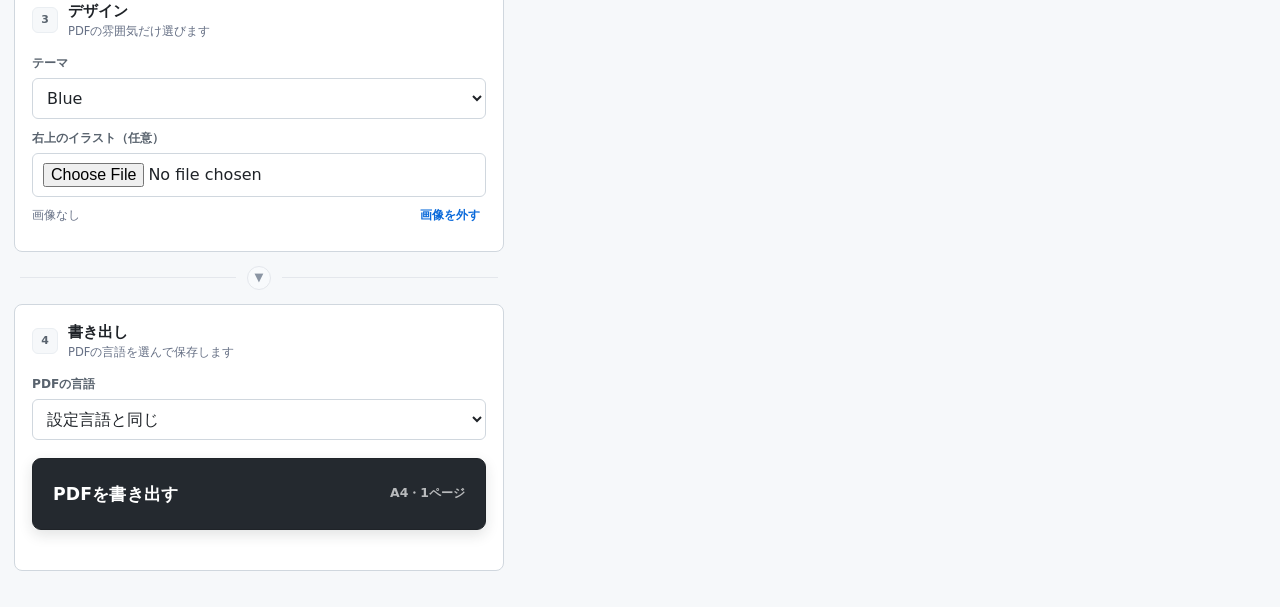
==== commit 2acc7148: "Refresh workflow connector script" ====
--- a/index.html
+++ b/index.html
@@ -166,7 +166,7 @@
   <script src="enhancements.js?v=20260815-0827" defer></script>
   <script src="cc-official.js?v=20260815-0827" defer></script>
   <script src="design-v2.js?v=20260815-0827" defer></script>
-  <script src="ui-fix.js?v=20260815-0827" defer></script>
+  <script src="ui-fix.js?v=20260822-1527" defer></script>
   <script src="layout-v3.js?v=20260815-0827" defer></script>
   <script src="credit-copy-fix.js?v=20260815-0827" defer></script>
   <script src="oss-polish.js?v=20260815-0827" defer></script>
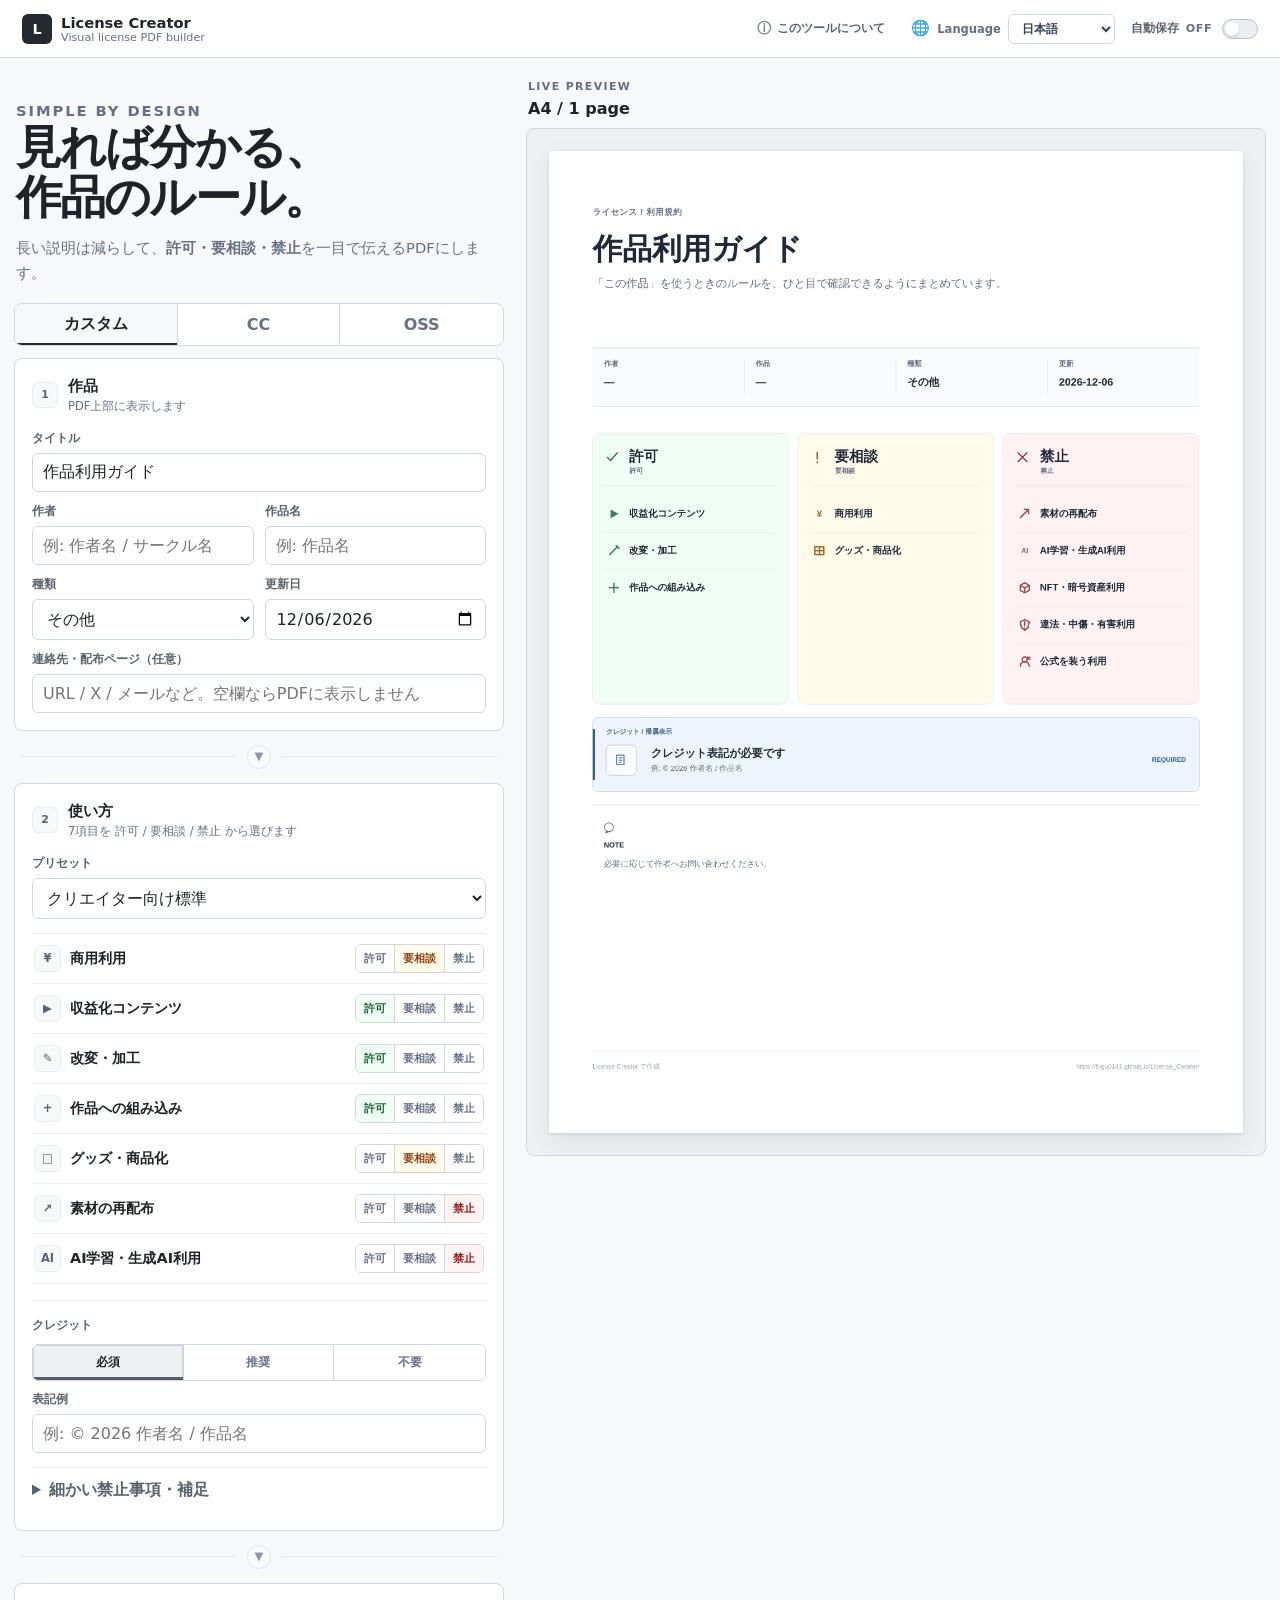
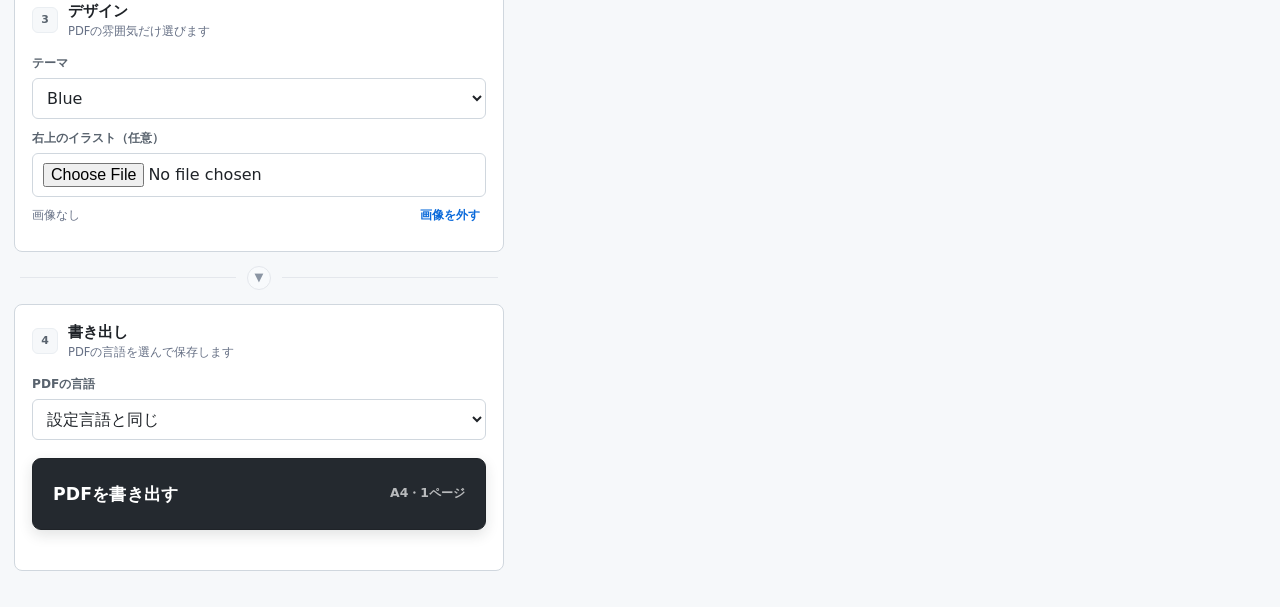
==== commit 988d4570: "Refresh About navigation script version" ====
--- a/index.html
+++ b/index.html
@@ -181,6 +181,6 @@
   <script src="cc-note-append.js?v=20260815-2007" defer></script>
   <script src="i18n.js?v=20260822-1449" defer></script>
   <script src="i18n-final.js?v=20260822-1521" defer></script>
-  <script src="export-step-i18n.js?v=20260822-1521" defer></script>
+  <script src="export-step-i18n.js?v=20260822-1557" defer></script>
 </body>
 </html>
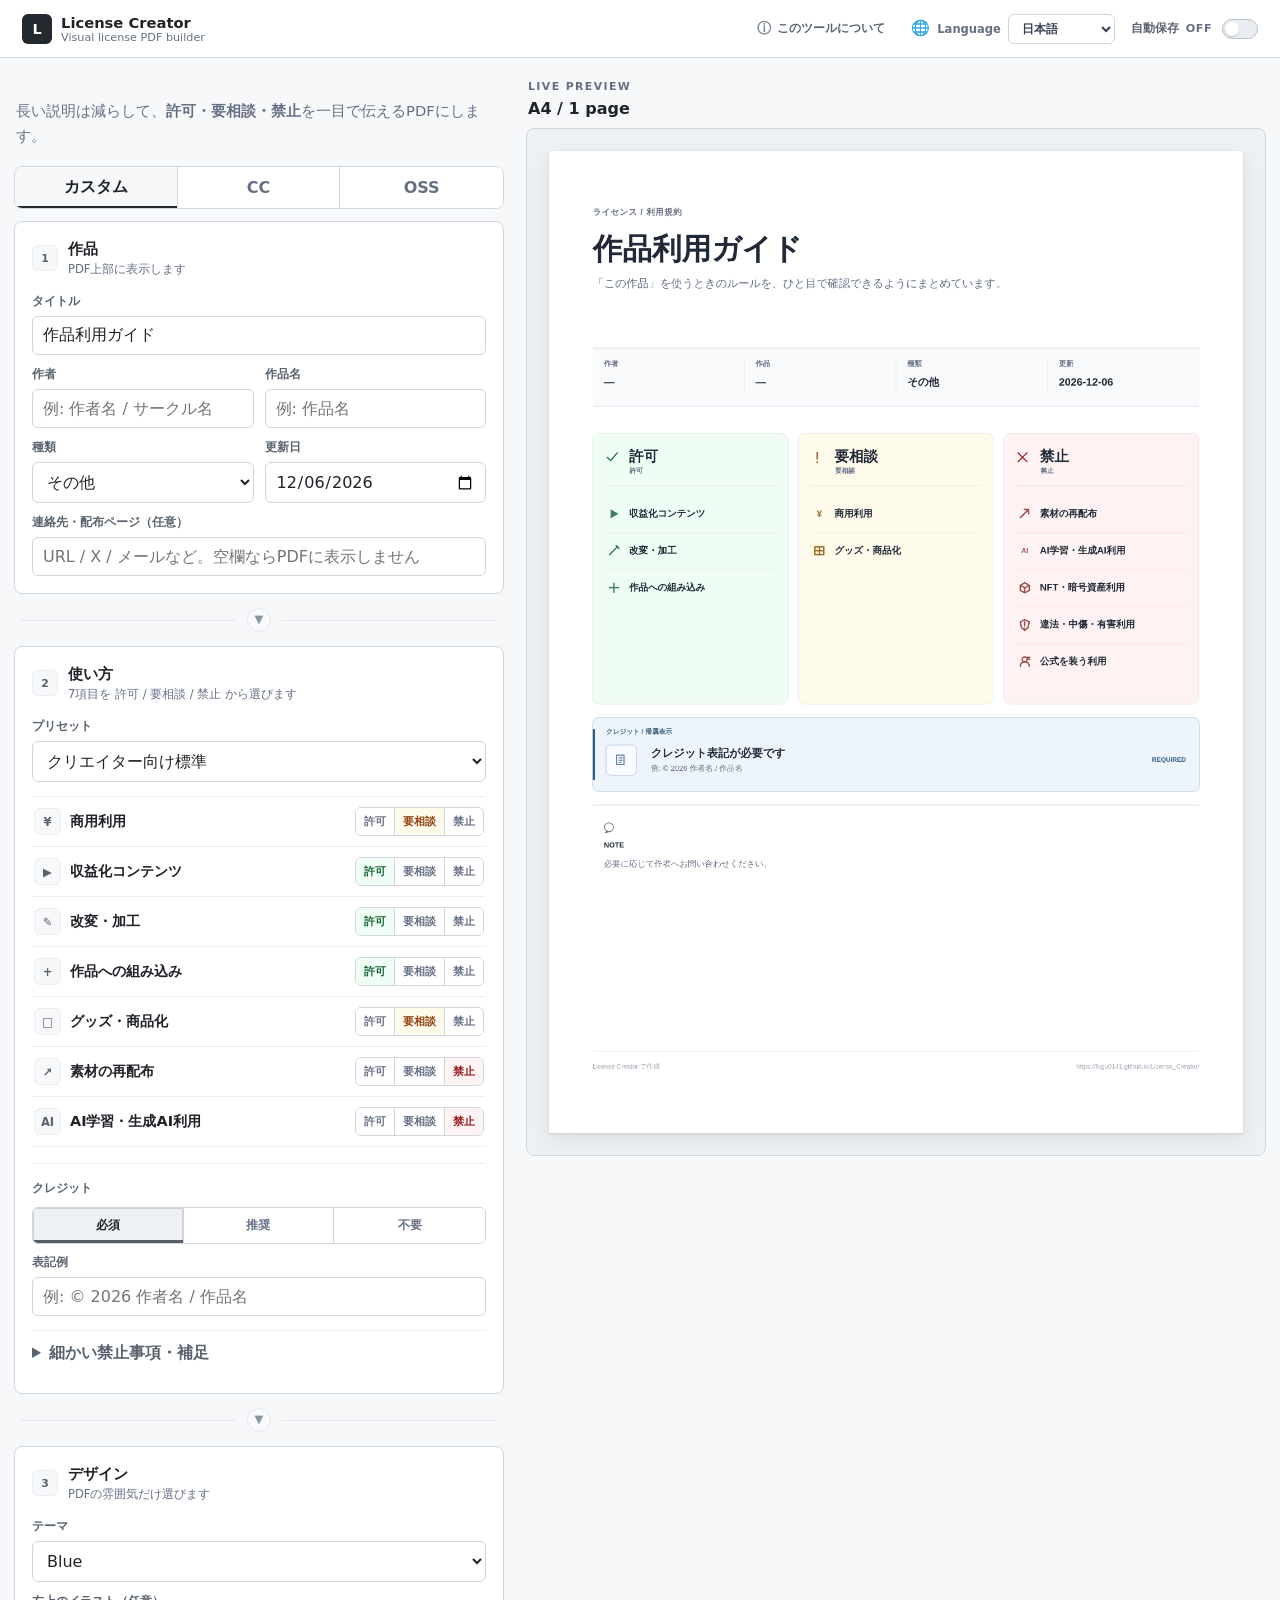
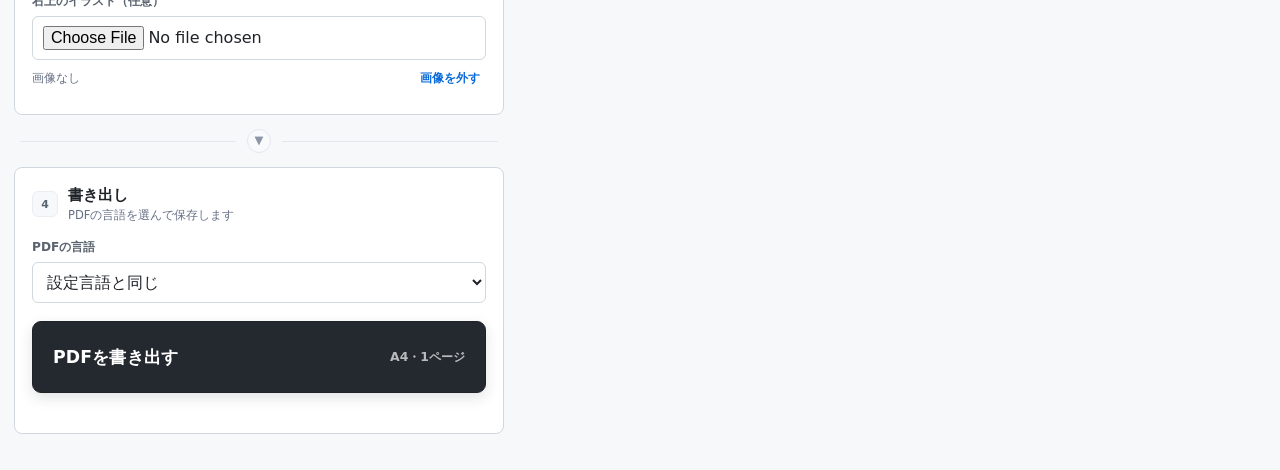
==== commit 0b80bfc1: "Remove large intro heading" ====
--- a/index.html
+++ b/index.html
@@ -33,6 +33,7 @@
   <link rel="stylesheet" href="download-cta.css?v=20260815-0827">
   <link rel="stylesheet" href="autosave-toggle.css?v=20260822-1511">
   <link rel="stylesheet" href="i18n.css?v=20260822-1521">
+  <link rel="stylesheet" href="intro-compact.css?v=20260823-0112">
 </head>
 <body>
   <header class="topbar">
@@ -57,9 +58,7 @@
 
   <main class="layout">
     <aside class="editor">
-      <div class="intro">
-        <p class="eyebrow">SIMPLE BY DESIGN</p>
-        <h1>見れば分かる、<br>作品のルール。</h1>
+      <div class="intro intro-compact">
         <p>長い説明は減らして、<b>許可・要相談・禁止</b>を一目で伝えるPDFにします。</p>
       </div>
 
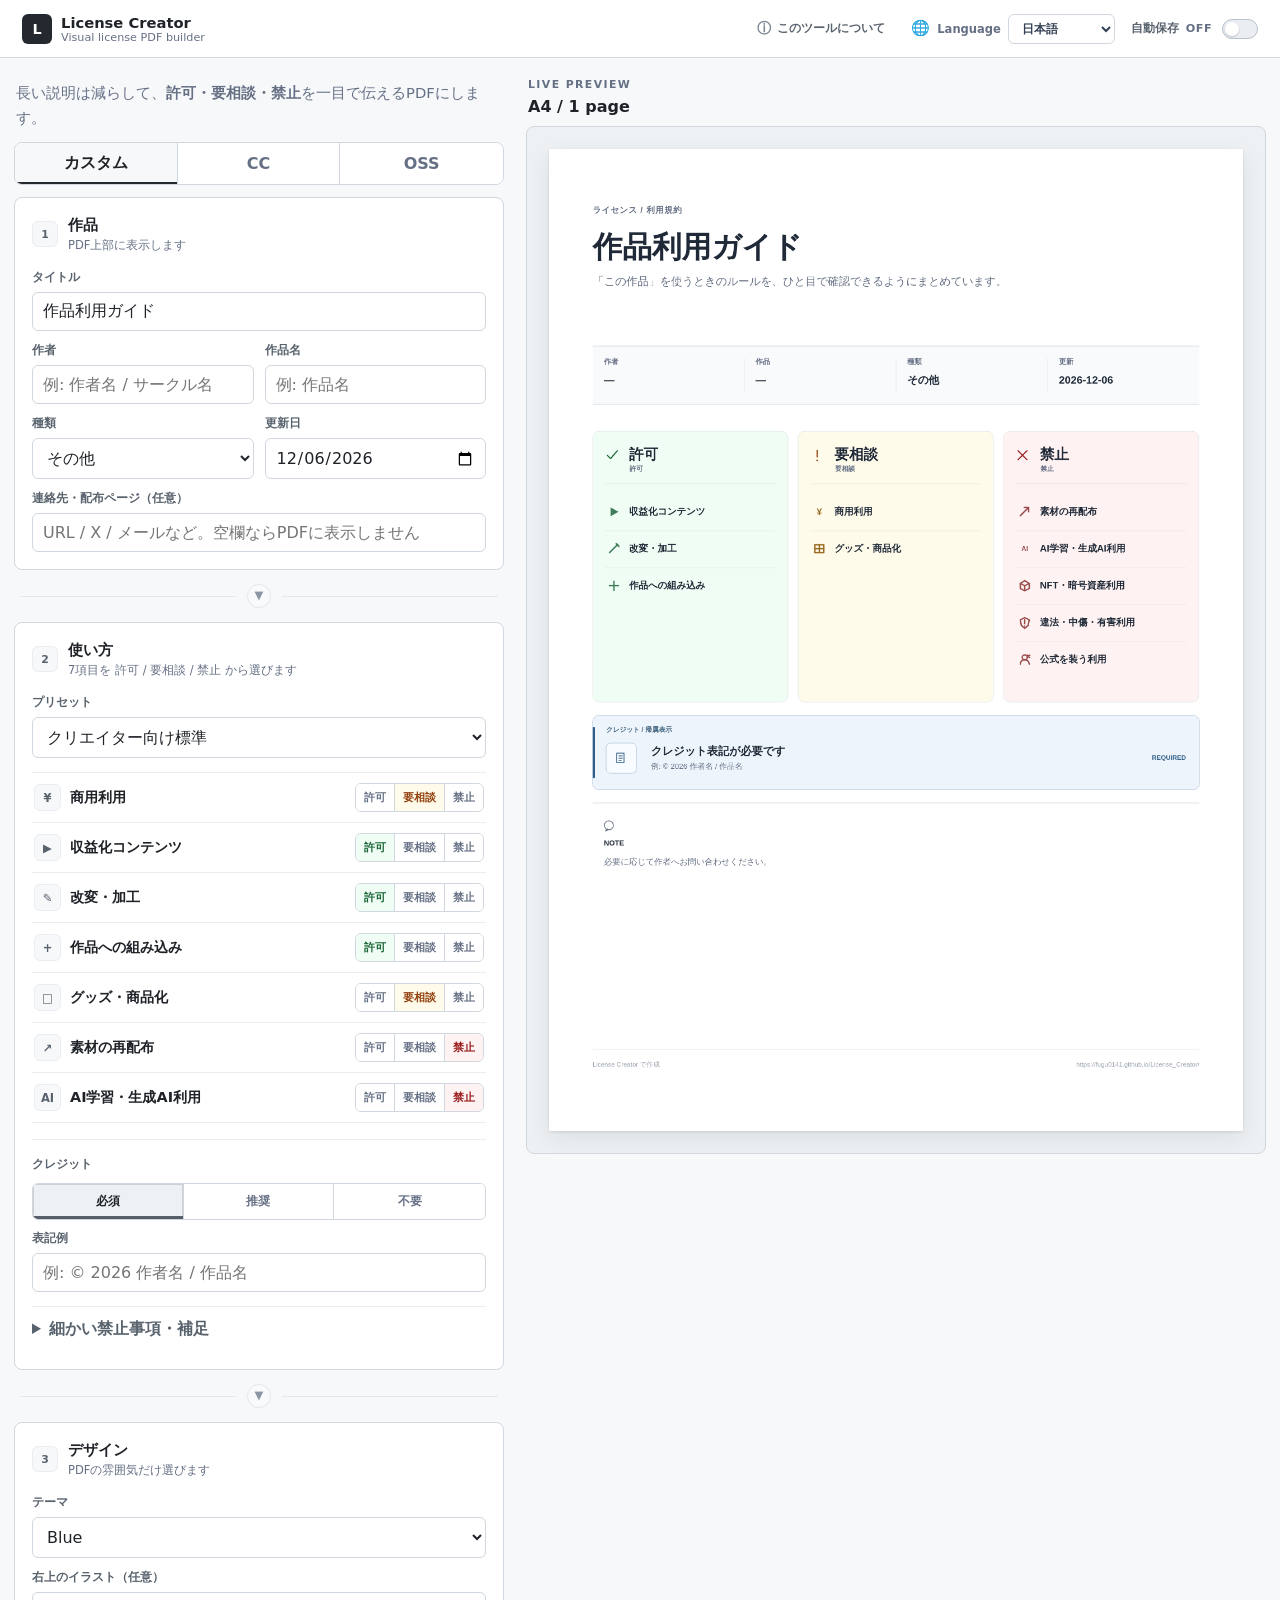
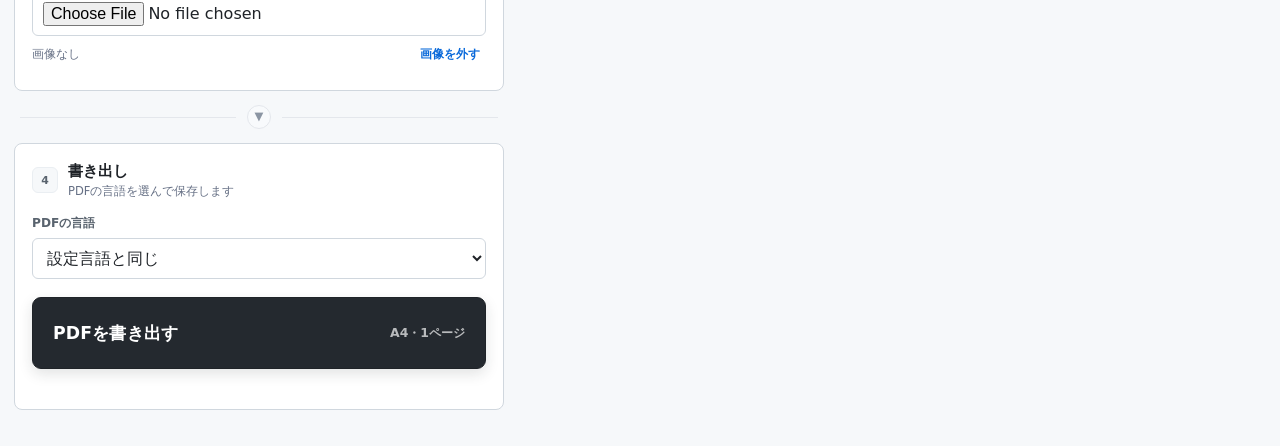
==== commit c6d38be3: "chore: refresh compact alignment stylesheet" ====
--- a/index.html
+++ b/index.html
@@ -33,7 +33,7 @@
   <link rel="stylesheet" href="download-cta.css?v=20260815-0827">
   <link rel="stylesheet" href="autosave-toggle.css?v=20260822-1511">
   <link rel="stylesheet" href="i18n.css?v=20260822-1521">
-  <link rel="stylesheet" href="intro-compact.css?v=20260823-0112">
+  <link rel="stylesheet" href="intro-compact.css?v=20260826-1608">
 </head>
 <body>
   <header class="topbar">
@@ -182,4 +182,4 @@
   <script src="i18n-final.js?v=20260822-1521" defer></script>
   <script src="export-step-i18n.js?v=20260822-1557" defer></script>
 </body>
-</html>
+</html>
--- a/intro-compact.css
+++ b/intro-compact.css
@@ -0,0 +1,48 @@
+.intro.intro-compact{
+  min-height:38px;
+  padding:4px 2px 0;
+  display:flex;
+  align-items:flex-start;
+}
+
+.intro.intro-compact p{
+  margin:0;
+  color:var(--muted);
+  font-size:.92rem;
+  line-height:1.7;
+}
+
+/*
+   Desktop alignment:
+   editor intro (38px) + grid gap (12px) = 50px.
+   Keep the preview header on that same 50px rhythm so the mode tabs and
+   the preview sheet start on exactly the same horizontal line.
+*/
+.preview-head{
+  height:50px;
+  min-height:50px;
+  padding:3px 2px 8px;
+}
+
+.preview-head .eyebrow{
+  line-height:1;
+  margin-bottom:6px;
+}
+
+.preview-head strong{
+  display:block;
+  line-height:1.2;
+}
+
+@media(max-width:1000px){
+  .intro.intro-compact{
+    min-height:auto;
+    padding-top:2px;
+  }
+
+  .preview-head{
+    height:auto;
+    min-height:auto;
+    padding:4px 2px 10px;
+  }
+}
